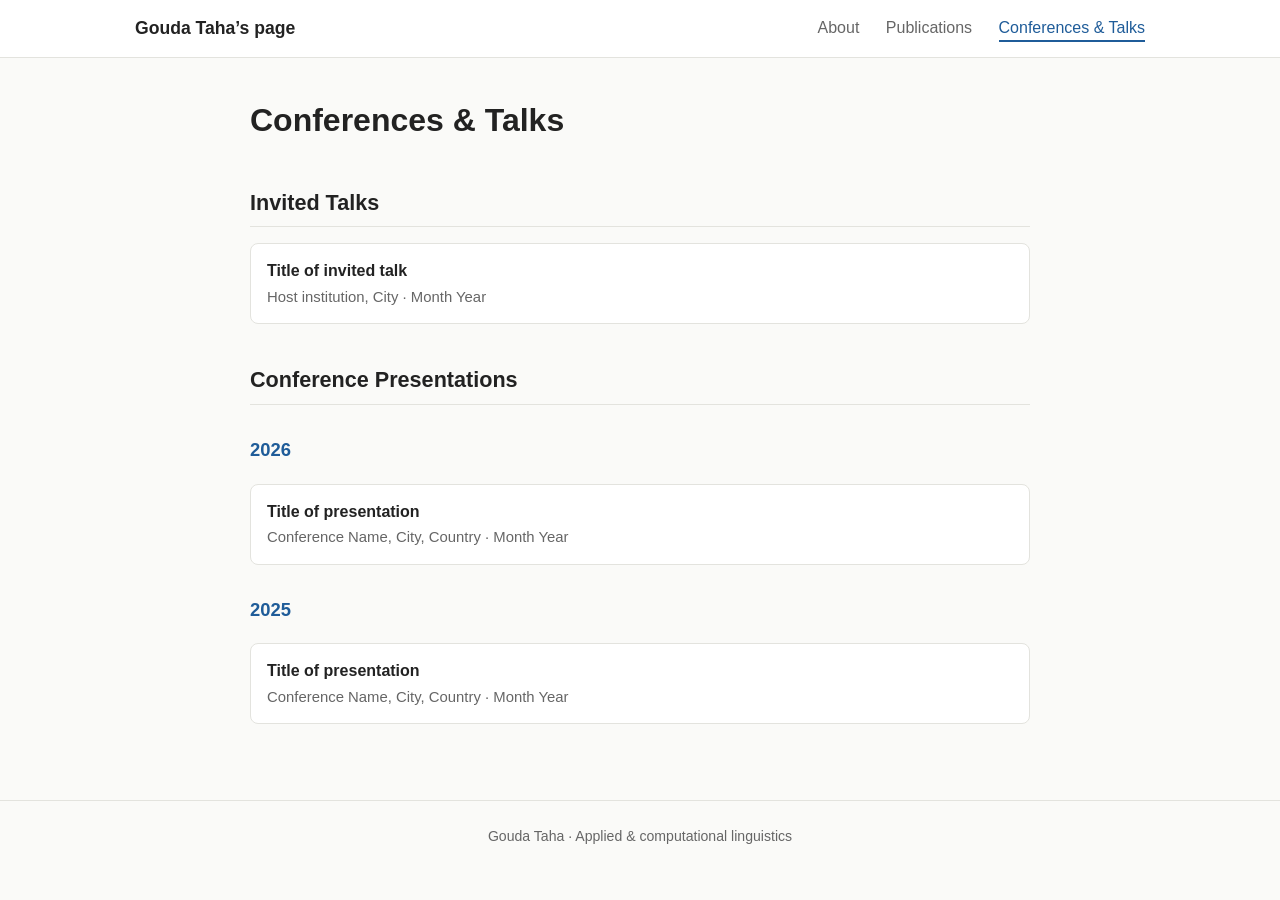
==== conferences.html @ 243cc034 "Add files via upload" ====
<!doctype html>
<html lang="en">
<head>
  <meta charset="utf-8">
  <meta name="viewport" content="width=device-width, initial-scale=1">
  <meta name="description" content="Conference presentations and invited talks by Gouda Taha.">
  <title>Conferences &amp; Talks | Gouda Taha</title>
  <link rel="stylesheet" href="style.css">
</head>
<body>
  <a class="skip" href="#main">Skip to content</a>

  <header class="site">
    <div class="inner">
      <a class="brand" href="index.html">Gouda Taha’s page</a>
      <nav>
        <a href="index.html">About</a>
        <a href="publications.html">Publications</a>
        <a href="conferences.html" aria-current="page">Conferences &amp; Talks</a>
      </nav>
    </div>
  </header>

  <div class="layout" style="grid-template-columns: 1fr; max-width: 820px;">
    <main id="main" class="pubs">
      <h1>Conferences &amp; Talks</h1>

      <h2>Invited Talks</h2>
      <div class="item">
        <div class="title">Title of invited talk</div>
        <div class="meta">Host institution, City · Month Year</div>
      </div>

      <h2>Conference Presentations</h2>

      <h3 class="year">2026</h3>
      <div class="item">
        <div class="title">Title of presentation</div>
        <div class="meta">Conference Name, City, Country · Month Year</div>
      </div>

      <h3 class="year">2025</h3>
      <div class="item">
        <div class="title">Title of presentation</div>
        <div class="meta">Conference Name, City, Country · Month Year</div>
      </div>
    </main>
  </div>

  <footer>Gouda Taha · Applied &amp; computational linguistics</footer>
</body>
</html>
---- style.css ----
:root {
  --bg: #fafaf8;
  --text: #222;
  --muted: #666;
  --accent: #1f5c99;
  --border: #e3e3de;
  --card: #ffffff;
}
* { box-sizing: border-box; }
html { scroll-behavior: smooth; }
body {
  margin: 0;
  font-family: "Helvetica Neue", Arial, "Segoe UI", sans-serif;
  background: var(--bg);
  color: var(--text);
  line-height: 1.65;
}
a { color: var(--accent); text-decoration: none; }
a:hover { text-decoration: underline; }
.skip { position: absolute; left: -999px; }
.skip:focus { left: 8px; top: 8px; background: #fff; padding: 6px 10px; z-index: 10; }

header.site {
  background: var(--card);
  border-bottom: 1px solid var(--border);
  position: sticky; top: 0; z-index: 5;
}
header.site .inner {
  max-width: 1050px; margin: 0 auto; padding: 14px 20px;
  display: flex; flex-wrap: wrap; align-items: center; justify-content: space-between; gap: 10px;
}
.brand { font-weight: 700; font-size: 1.1rem; color: var(--text); }
nav a { margin-left: 22px; color: var(--muted); font-weight: 500; padding-bottom: 4px; }
nav a:hover { color: var(--accent); text-decoration: none; }
nav a[aria-current="page"] { color: var(--accent); border-bottom: 2px solid var(--accent); }

.layout {
  max-width: 1050px; margin: 0 auto; padding: 36px 20px 60px;
  display: grid; grid-template-columns: 280px 1fr; gap: 48px;
}
aside.card {
  background: var(--card); border: 1px solid var(--border); border-radius: 12px;
  padding: 26px 22px; text-align: center; align-self: start;
  position: sticky; top: 84px;
}
aside.card img {
  width: 160px; height: 160px; object-fit: cover; border-radius: 50%;
  border: 3px solid var(--border); background: #ddd;
}
aside.card h2 { margin: 14px 0 4px; font-size: 1.35rem; }
aside.card p { margin: 4px 0; color: var(--muted); font-size: .95rem; }
aside.card .interests { margin-top: 12px; }
.links { list-style: none; padding: 0; margin: 18px 0 0; text-align: left; }
.links li { margin: 7px 0; font-size: .95rem; }
.links .tag {
  display: inline-block; min-width: 30px; margin-right: 8px; padding: 1px 6px;
  font-size: .72rem; font-weight: 700; text-align: center;
  background: #eaf1f8; color: var(--accent); border-radius: 4px;
}

main h1 { font-size: 2rem; margin: 0 0 8px; }
main h2 {
  font-size: 1.35rem; margin: 38px 0 12px; padding-bottom: 6px;
  border-bottom: 1px solid var(--border);
}
main ul { padding-left: 20px; }
main li { margin: 9px 0; }
.sub { color: var(--muted); font-size: .93rem; }

.pubs .item { margin: 16px 0; padding: 14px 16px; background: var(--card); border: 1px solid var(--border); border-radius: 8px; }
.pubs .title { font-weight: 600; }
.pubs .meta { color: var(--muted); font-size: .93rem; }
.year { margin-top: 30px; font-size: 1.15rem; color: var(--accent); }

footer {
  text-align: center; color: var(--muted); font-size: .88rem;
  padding: 24px 20px 40px; border-top: 1px solid var(--border);
}

@media (max-width: 800px) {
  .layout { grid-template-columns: 1fr; gap: 28px; }
  aside.card { position: static; }
  nav a { margin: 0 14px 0 0; }
}
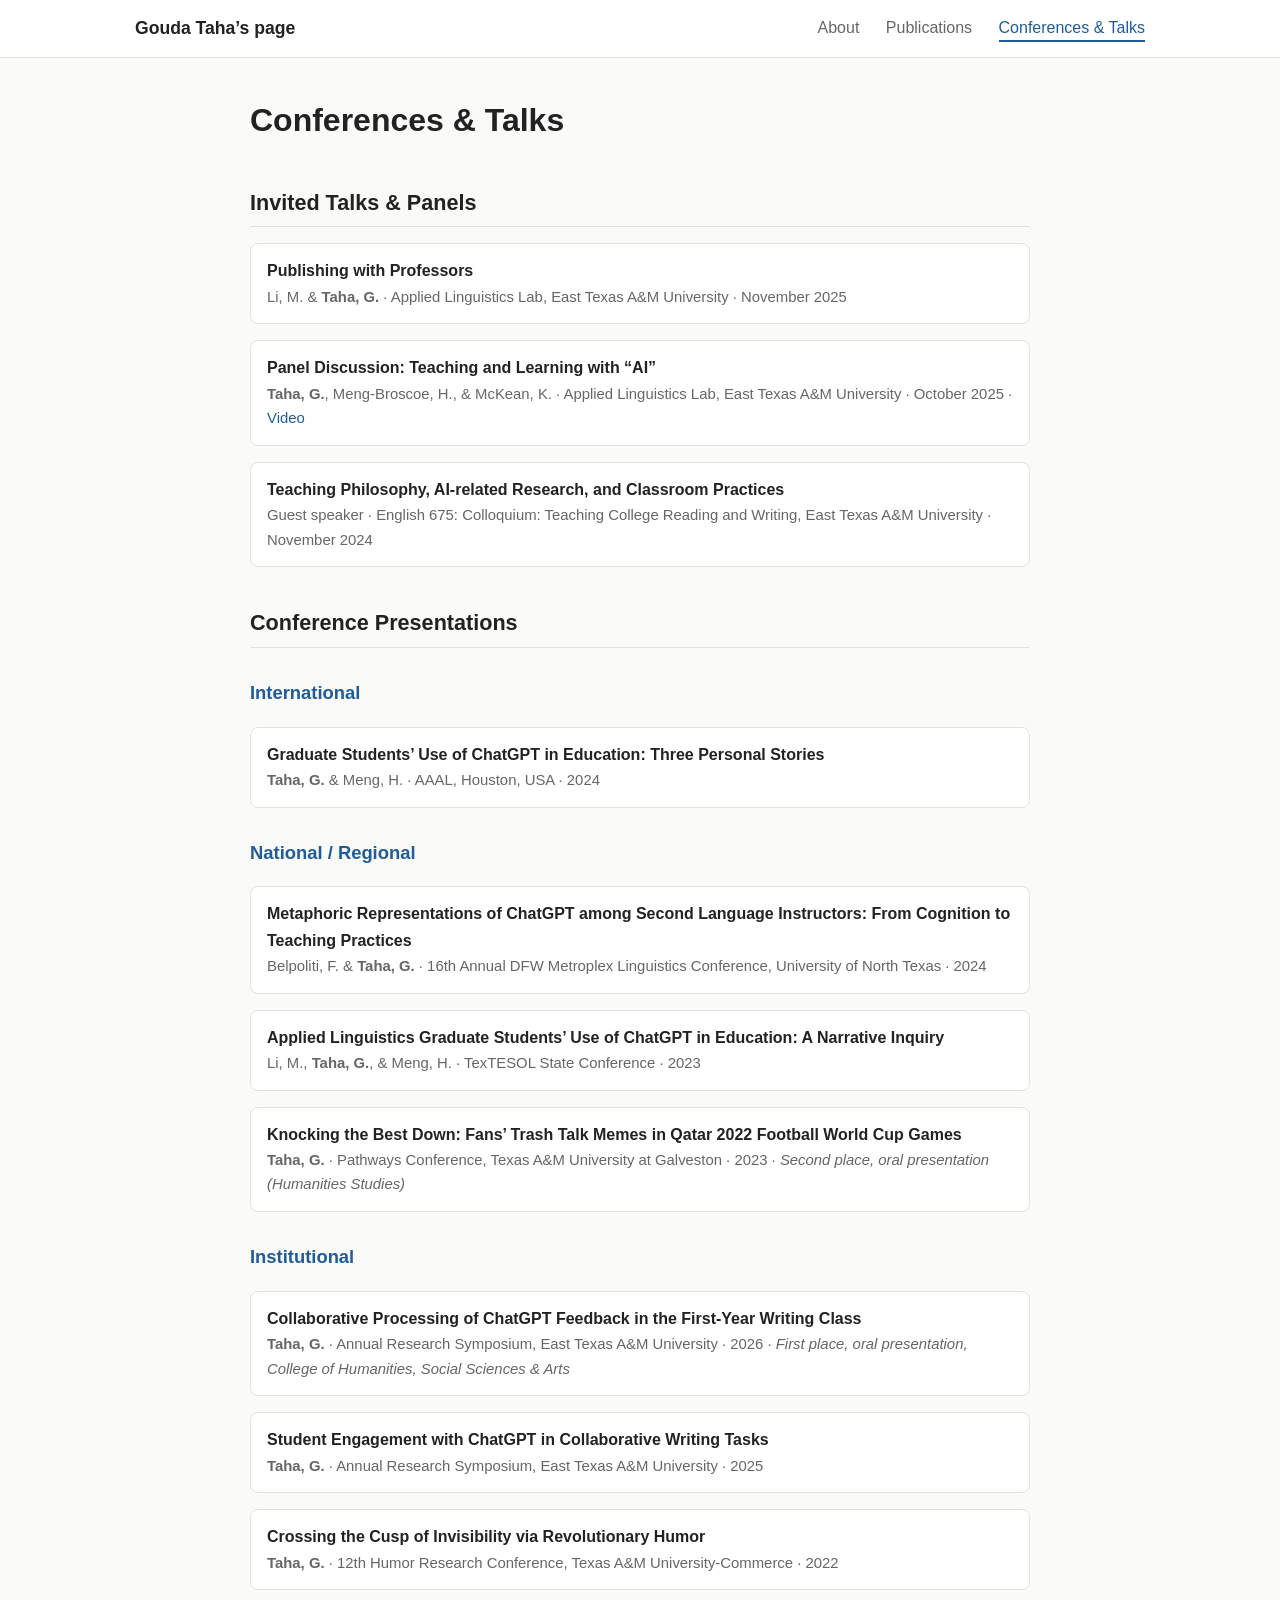
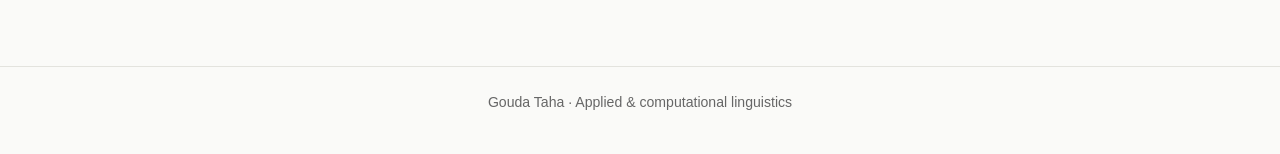
==== commit fea04b30: "Add files via upload" ====
--- a/conferences.html
+++ b/conferences.html
@@ -25,24 +25,55 @@
     <main id="main" class="pubs">
       <h1>Conferences &amp; Talks</h1>
 
-      <h2>Invited Talks</h2>
+      <h2>Invited Talks &amp; Panels</h2>
       <div class="item">
-        <div class="title">Title of invited talk</div>
-        <div class="meta">Host institution, City · Month Year</div>
+        <div class="title">Publishing with Professors</div>
+        <div class="meta">Li, M. &amp; <strong>Taha, G.</strong> · Applied Linguistics Lab, East Texas A&amp;M University · November 2025</div>
+      </div>
+      <div class="item">
+        <div class="title">Panel Discussion: Teaching and Learning with “AI”</div>
+        <div class="meta"><strong>Taha, G.</strong>, Meng-Broscoe, H., &amp; McKean, K. · Applied Linguistics Lab, East Texas A&amp;M University · October 2025 ·
+          <a href="https://www.youtube.com/watch?v=F0_QHsz7NgI">Video</a></div>
+      </div>
+      <div class="item">
+        <div class="title">Teaching Philosophy, AI-related Research, and Classroom Practices</div>
+        <div class="meta">Guest speaker · English 675: Colloquium: Teaching College Reading and Writing, East Texas A&amp;M University · November 2024</div>
       </div>
 
       <h2>Conference Presentations</h2>
 
-      <h3 class="year">2026</h3>
+      <h3 class="year">International</h3>
       <div class="item">
-        <div class="title">Title of presentation</div>
-        <div class="meta">Conference Name, City, Country · Month Year</div>
+        <div class="title">Graduate Students’ Use of ChatGPT in Education: Three Personal Stories</div>
+        <div class="meta"><strong>Taha, G.</strong> &amp; Meng, H. · AAAL, Houston, USA · 2024</div>
       </div>
 
-      <h3 class="year">2025</h3>
+      <h3 class="year">National / Regional</h3>
       <div class="item">
-        <div class="title">Title of presentation</div>
-        <div class="meta">Conference Name, City, Country · Month Year</div>
+        <div class="title">Metaphoric Representations of ChatGPT among Second Language Instructors: From Cognition to Teaching Practices</div>
+        <div class="meta">Belpoliti, F. &amp; <strong>Taha, G.</strong> · 16th Annual DFW Metroplex Linguistics Conference, University of North Texas · 2024</div>
+      </div>
+      <div class="item">
+        <div class="title">Applied Linguistics Graduate Students’ Use of ChatGPT in Education: A Narrative Inquiry</div>
+        <div class="meta">Li, M., <strong>Taha, G.</strong>, &amp; Meng, H. · TexTESOL State Conference · 2023</div>
+      </div>
+      <div class="item">
+        <div class="title">Knocking the Best Down: Fans’ Trash Talk Memes in Qatar 2022 Football World Cup Games</div>
+        <div class="meta"><strong>Taha, G.</strong> · Pathways Conference, Texas A&amp;M University at Galveston · 2023 · <em>Second place, oral presentation (Humanities Studies)</em></div>
+      </div>
+
+      <h3 class="year">Institutional</h3>
+      <div class="item">
+        <div class="title">Collaborative Processing of ChatGPT Feedback in the First-Year Writing Class</div>
+        <div class="meta"><strong>Taha, G.</strong> · Annual Research Symposium, East Texas A&amp;M University · 2026 · <em>First place, oral presentation, College of Humanities, Social Sciences &amp; Arts</em></div>
+      </div>
+      <div class="item">
+        <div class="title">Student Engagement with ChatGPT in Collaborative Writing Tasks</div>
+        <div class="meta"><strong>Taha, G.</strong> · Annual Research Symposium, East Texas A&amp;M University · 2025</div>
+      </div>
+      <div class="item">
+        <div class="title">Crossing the Cusp of Invisibility via Revolutionary Humor</div>
+        <div class="meta"><strong>Taha, G.</strong> · 12th Humor Research Conference, Texas A&amp;M University-Commerce · 2022</div>
       </div>
     </main>
   </div>
